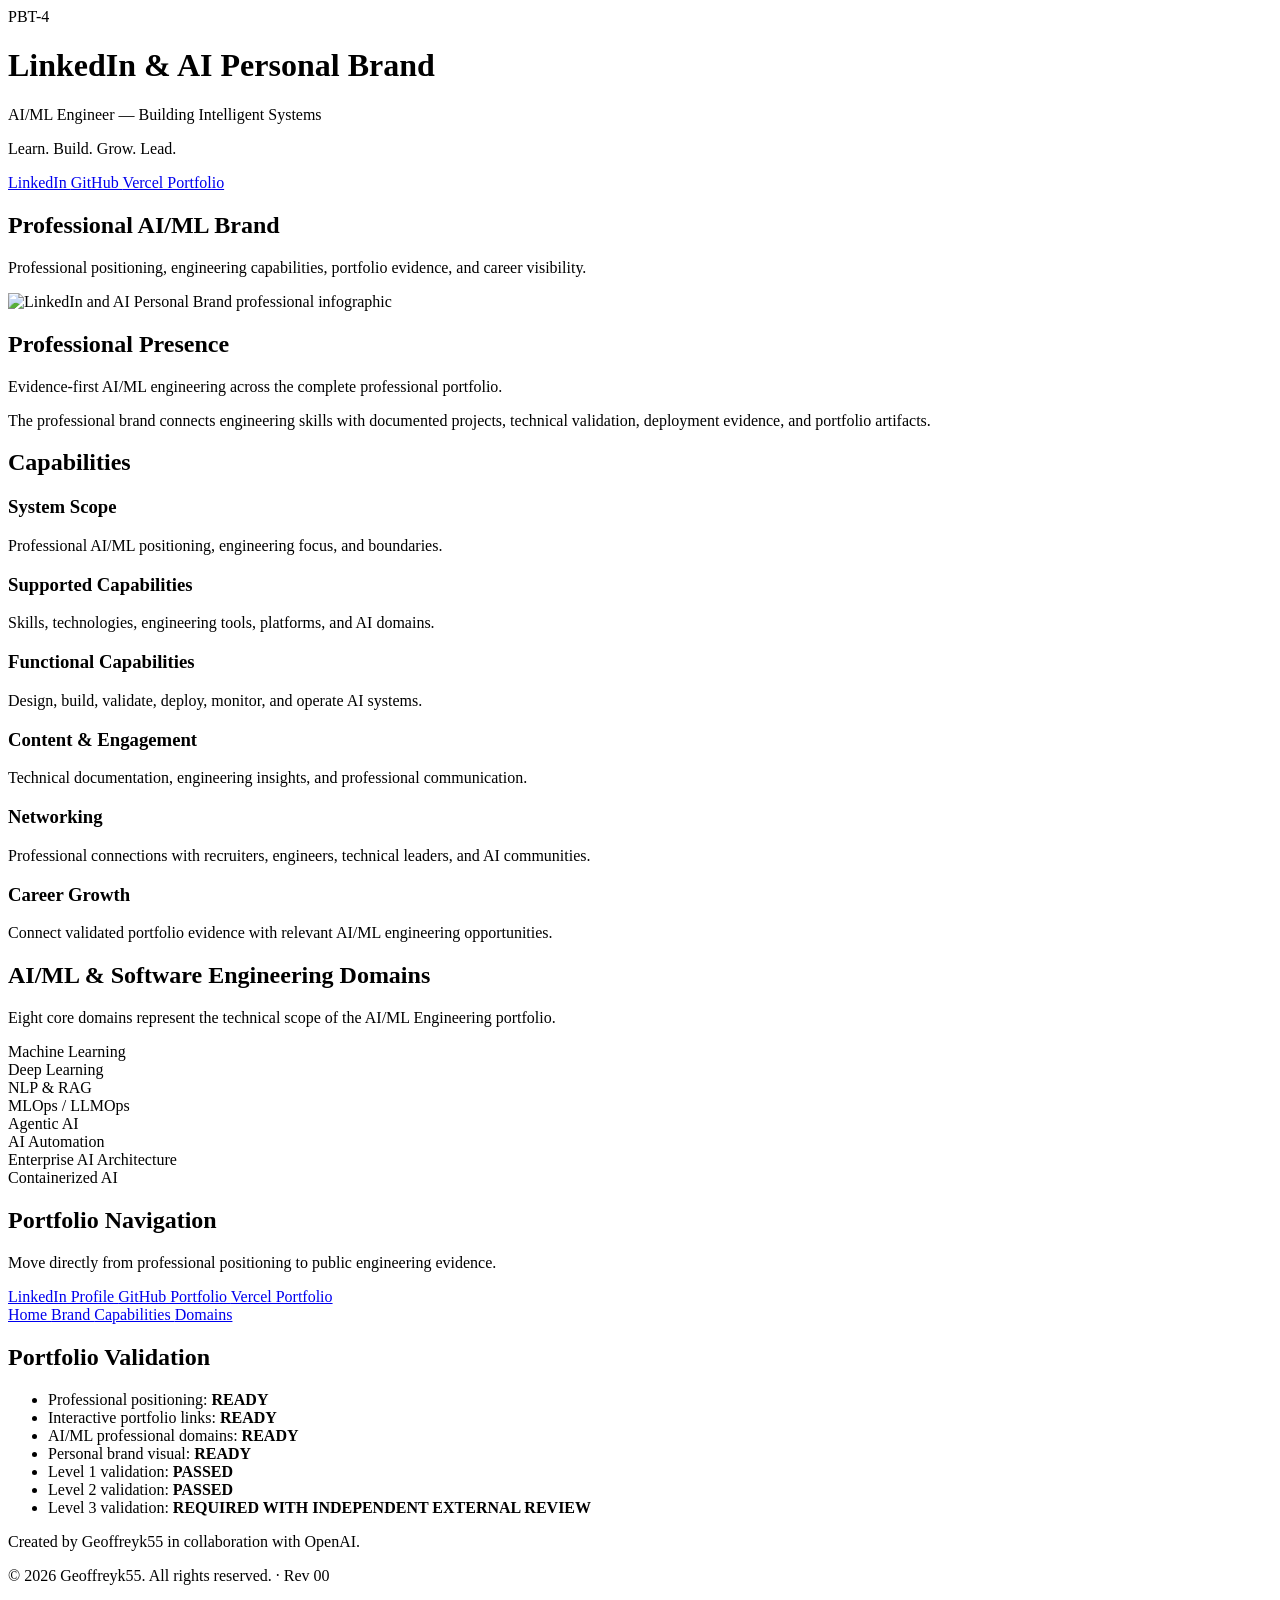
==== index.html @ e58d33ca "Add a GitHub Pages-ready homepage for the personal brand site at the repo root." ====
<!doctype html>
<html lang="en">
<head>
    <meta charset="utf-8">
    <meta
        name="viewport"
        content="width=device-width, initial-scale=1"
    >
    <meta
        name="description"
        content="Geoffreyk55 AI/ML Engineering professional portfolio and personal brand."
    >
    <title>
        Geoffreyk55 | AI/ML Engineer
    </title>
    <link
        rel="stylesheet"
        href="styles.css"
    >
</head>
<body>
<main class="page">
    <!-- =====================================================
         HERO
         ===================================================== -->
    <header
        class="hero"
        id="home"
    >
        <span class="tag">
            PBT-4
        </span>
        <h1>
            LinkedIn &amp; AI Personal Brand
        </h1>
        <p class="lead">
            AI/ML Engineer — Building Intelligent Systems
        </p>
        <p class="motto">
            Learn. Build. Grow. Lead.
        </p>
        <nav
            class="buttons"
            aria-label="Professional portfolio links"
        >
            <a
                class="button"
                href="https://www.linkedin.com/in/alain-geof-kouza-95023a40/"
                target="_blank"
                rel="noopener noreferrer"
            >
                LinkedIn
            </a>
            <a
                class="button"
                href="https://github.com/geoffreyk55"
                target="_blank"
                rel="noopener noreferrer"
            >
                GitHub
            </a>

            <a
                class="button"
                href="https://vercel.com/geoffreyk55s-projects/pbt-2-vercel-portfolio-website"
                target="_blank"
                rel="noopener noreferrer"
            >
                Vercel Portfolio
            </a>
        </nav>
    </header>
    <!-- =====================================================
         PROFESSIONAL BRAND VISUAL
         ===================================================== -->
    <section
        class="card visual-section"
        id="brand"
    >
        <h2>
            Professional AI/ML Brand
        </h2>
        <p>
            Professional positioning, engineering capabilities,
            portfolio evidence, and career visibility.
        </p>
        <img
            src="./assets/linkedin-ai-brand.png"
            alt="LinkedIn and AI Personal Brand professional infographic"
            class="brand-image"
        >
    </section>
    <!-- =====================================================
         PROFESSIONAL PRESENCE
         ===================================================== -->
    <section
        class="card"
        id="presence"
    >
        <h2>
            Professional Presence
        </h2>
        <p>
            Evidence-first AI/ML engineering across the
            complete professional portfolio.
        </p>

        <p>
            The professional brand connects engineering skills
            with documented projects, technical validation,
            deployment evidence, and portfolio artifacts.
        </p>

    </section>
    <!-- =====================================================
         CAPABILITIES
         ===================================================== -->
    <section
        class="card"
        id="capabilities"
    >
        <h2>
            Capabilities
        </h2>
        <div class="capability-grid">
            <article>
                <h3>System Scope</h3>
                <p>
                    Professional AI/ML positioning,
                    engineering focus, and boundaries.
                </p>
            </article>
            <article>
                <h3>Supported Capabilities</h3>
                <p>
                    Skills, technologies, engineering tools,
                    platforms, and AI domains.
                </p>
            </article>
            <article>
                <h3>Functional Capabilities</h3>
                <p>
                    Design, build, validate, deploy,
                    monitor, and operate AI systems.
                </p>
            </article>
            <article>
                <h3>Content &amp; Engagement</h3>
                <p>
                    Technical documentation, engineering
                    insights, and professional communication.
                </p>
            </article>
            <article>
                <h3>Networking</h3>
                <p>
                    Professional connections with recruiters,
                    engineers, technical leaders, and
                    AI communities.
                </p>
            </article>
            <article>
                <h3>Career Growth</h3>
                <p>
                    Connect validated portfolio evidence
                    with relevant AI/ML engineering
                    opportunities.
                </p>
            </article>

        </div>

    </section>

    <!-- =====================================================
         8 PROFESSIONAL DOMAINS
         ===================================================== -->
    <section
        class="card"
        id="domains"
    >
        <h2>
            AI/ML &amp; Software Engineering Domains
        </h2>
        <p>
            Eight core domains represent the technical scope
            of the AI/ML Engineering portfolio.
        </p>
        <div class="domains">

            
    <article class="domain-card">
        <span>Machine Learning</span>
    </article>
    

    <article class="domain-card">
        <span>Deep Learning</span>
    </article>
    

    <article class="domain-card">
        <span>NLP &amp; RAG</span>
    </article>
    

    <article class="domain-card">
        <span>MLOps / LLMOps</span>
    </article>
    

    <article class="domain-card">
        <span>Agentic AI</span>
    </article>
    

    <article class="domain-card">
        <span>AI Automation</span>
    </article>
    

    <article class="domain-card">
        <span>Enterprise AI Architecture</span>
    </article>
    

    <article class="domain-card">
        <span>Containerized AI</span>
    </article>
    
        </div>

    </section>
    <!-- =====================================================
         PORTFOLIO NAVIGATION
         ===================================================== -->
    <section
        class="card"
        id="portfolio"
    >
        <h2>
            Portfolio Navigation
        </h2>
        <p>
            Move directly from professional positioning
            to public engineering evidence.
        </p>
        <div class="buttons">
            <a
                class="button"
                href="https://www.linkedin.com/in/alain-geof-kouza-95023a40/"
                target="_blank"
                rel="noopener noreferrer"
            >
                LinkedIn Profile
            </a>
            <a
                class="button"
                href="https://github.com/geoffreyk55"
                target="_blank"
                rel="noopener noreferrer"
            >
                GitHub Portfolio
            </a>
            <a
                class="button"
                href="https://vercel.com/geoffreyk55s-projects/pbt-2-vercel-portfolio-website"
                target="_blank"
                rel="noopener noreferrer"
            >
                Vercel Portfolio
            </a>

        </div>
        <div class="internal-navigation">

            <a href="#home">
                Home
            </a>

            <a href="#brand">
                Brand
            </a>

            <a href="#capabilities">
                Capabilities
            </a>

            <a href="#domains">
                Domains
            </a>

        </div>

    </section>
    <!-- =====================================================
         VALIDATION
         ===================================================== -->
    <section
        class="card validation"
        id="validation"
    >
        <h2>
            Portfolio Validation
        </h2>

        <ul>

            <li>
                Professional positioning:
                <strong>READY</strong>
            </li>

            <li>
                Interactive portfolio links:
                <strong>READY</strong>
            </li>

            <li>
                AI/ML professional domains:
                <strong>READY</strong>
            </li>

            <li>
                Personal brand visual:
                <strong>READY</strong>
            </li>

            <li>
                Level 1 validation:
                <strong>PASSED</strong>
            </li>

            <li>
                Level 2 validation:
                <strong>PASSED</strong>
            </li>

            <li>
                Level 3 validation:
                <strong>
                    REQUIRED WITH INDEPENDENT EXTERNAL REVIEW
                </strong>
            </li>

        </ul>

    </section>
    <!-- =====================================================
         FOOTER
         ===================================================== -->
    <footer>

        <p>
            Created by Geoffreyk55 in collaboration with OpenAI.
        </p>

        <p>
            © 2026 Geoffreyk55. All rights reserved.
            · Rev 00
        </p>

    </footer>
</main>
<script src="script.js"></script>
</body>
</html>
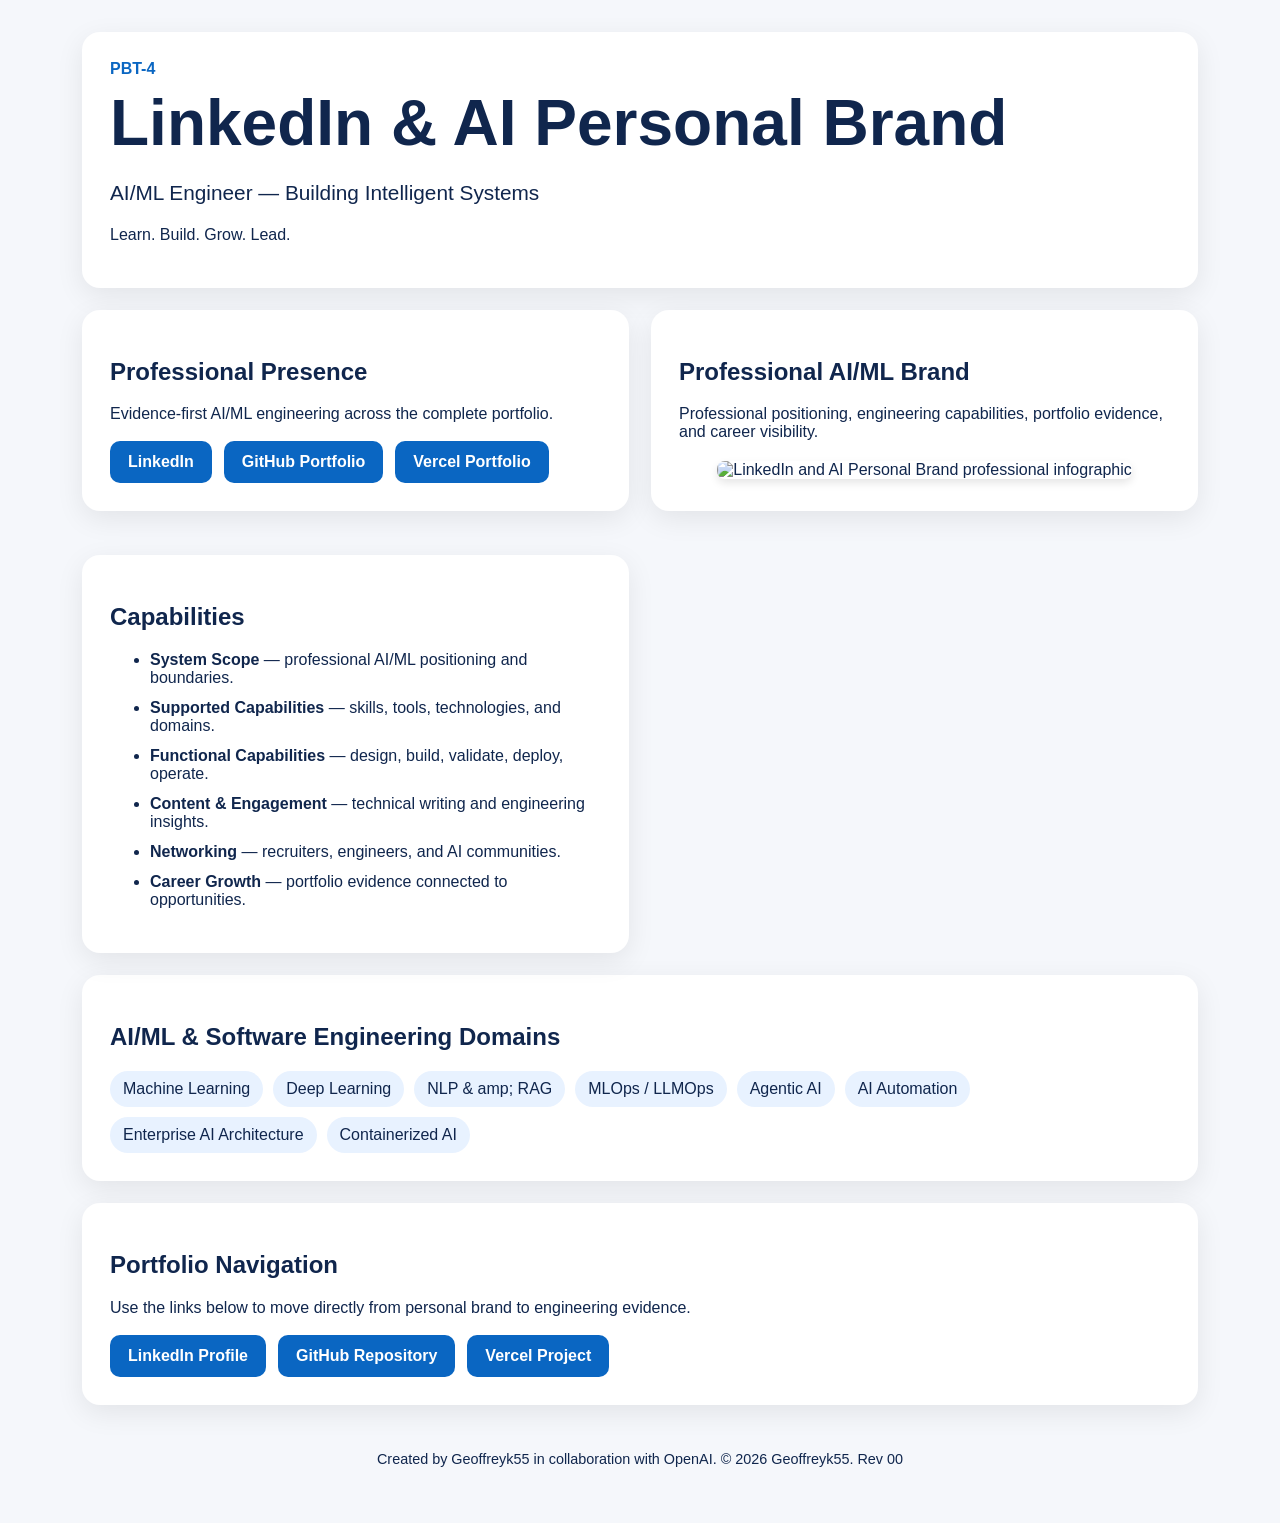
==== commit 144ea713: "Add files via upload" ====
--- a/index.html
+++ b/index.html
@@ -1,367 +1,103 @@
-<!doctype html>
-<html lang="en">
-<head>
-    <meta charset="utf-8">
-    <meta
-        name="viewport"
-        content="width=device-width, initial-scale=1"
-    >
-    <meta
-        name="description"
-        content="Geoffreyk55 AI/ML Engineering professional portfolio and personal brand."
-    >
-    <title>
-        Geoffreyk55 | AI/ML Engineer
-    </title>
-    <link
-        rel="stylesheet"
-        href="styles.css"
-    >
-</head>
-<body>
-<main class="page">
-    <!-- =====================================================
-         HERO
-         ===================================================== -->
-    <header
-        class="hero"
-        id="home"
-    >
-        <span class="tag">
-            PBT-4
-        </span>
-        <h1>
-            LinkedIn &amp; AI Personal Brand
-        </h1>
-        <p class="lead">
-            AI/ML Engineer — Building Intelligent Systems
-        </p>
-        <p class="motto">
-            Learn. Build. Grow. Lead.
-        </p>
-        <nav
-            class="buttons"
-            aria-label="Professional portfolio links"
-        >
-            <a
-                class="button"
-                href="https://www.linkedin.com/in/alain-geof-kouza-95023a40/"
-                target="_blank"
-                rel="noopener noreferrer"
-            >
-                LinkedIn
-            </a>
-            <a
-                class="button"
-                href="https://github.com/geoffreyk55"
-                target="_blank"
-                rel="noopener noreferrer"
-            >
-                GitHub
-            </a>
-
-            <a
-                class="button"
-                href="https://vercel.com/geoffreyk55s-projects/pbt-2-vercel-portfolio-website"
-                target="_blank"
-                rel="noopener noreferrer"
-            >
-                Vercel Portfolio
-            </a>
-        </nav>
-    </header>
-    <!-- =====================================================
-         PROFESSIONAL BRAND VISUAL
-         ===================================================== -->
-    <section
-        class="card visual-section"
-        id="brand"
-    >
-        <h2>
-            Professional AI/ML Brand
-        </h2>
-        <p>
-            Professional positioning, engineering capabilities,
-            portfolio evidence, and career visibility.
-        </p>
-        <img
-            src="./assets/linkedin-ai-brand.png"
-            alt="LinkedIn and AI Personal Brand professional infographic"
-            class="brand-image"
-        >
-    </section>
-    <!-- =====================================================
-         PROFESSIONAL PRESENCE
-         ===================================================== -->
-    <section
-        class="card"
-        id="presence"
-    >
-        <h2>
-            Professional Presence
-        </h2>
-        <p>
-            Evidence-first AI/ML engineering across the
-            complete professional portfolio.
-        </p>
-
-        <p>
-            The professional brand connects engineering skills
-            with documented projects, technical validation,
-            deployment evidence, and portfolio artifacts.
-        </p>
-
-    </section>
-    <!-- =====================================================
-         CAPABILITIES
-         ===================================================== -->
-    <section
-        class="card"
-        id="capabilities"
-    >
-        <h2>
-            Capabilities
-        </h2>
-        <div class="capability-grid">
-            <article>
-                <h3>System Scope</h3>
-                <p>
-                    Professional AI/ML positioning,
-                    engineering focus, and boundaries.
-                </p>
-            </article>
-            <article>
-                <h3>Supported Capabilities</h3>
-                <p>
-                    Skills, technologies, engineering tools,
-                    platforms, and AI domains.
-                </p>
-            </article>
-            <article>
-                <h3>Functional Capabilities</h3>
-                <p>
-                    Design, build, validate, deploy,
-                    monitor, and operate AI systems.
-                </p>
-            </article>
-            <article>
-                <h3>Content &amp; Engagement</h3>
-                <p>
-                    Technical documentation, engineering
-                    insights, and professional communication.
-                </p>
-            </article>
-            <article>
-                <h3>Networking</h3>
-                <p>
-                    Professional connections with recruiters,
-                    engineers, technical leaders, and
-                    AI communities.
-                </p>
-            </article>
-            <article>
-                <h3>Career Growth</h3>
-                <p>
-                    Connect validated portfolio evidence
-                    with relevant AI/ML engineering
-                    opportunities.
-                </p>
-            </article>
-
-        </div>
-
-    </section>
-
-    <!-- =====================================================
-         8 PROFESSIONAL DOMAINS
-         ===================================================== -->
-    <section
-        class="card"
-        id="domains"
-    >
-        <h2>
-            AI/ML &amp; Software Engineering Domains
-        </h2>
-        <p>
-            Eight core domains represent the technical scope
-            of the AI/ML Engineering portfolio.
-        </p>
-        <div class="domains">
-
-            
-    <article class="domain-card">
-        <span>Machine Learning</span>
-    </article>
-    
-
-    <article class="domain-card">
-        <span>Deep Learning</span>
-    </article>
-    
-
-    <article class="domain-card">
-        <span>NLP &amp; RAG</span>
-    </article>
-    
-
-    <article class="domain-card">
-        <span>MLOps / LLMOps</span>
-    </article>
-    
-
-    <article class="domain-card">
-        <span>Agentic AI</span>
-    </article>
-    
-
-    <article class="domain-card">
-        <span>AI Automation</span>
-    </article>
-    
-
-    <article class="domain-card">
-        <span>Enterprise AI Architecture</span>
-    </article>
-    
-
-    <article class="domain-card">
-        <span>Containerized AI</span>
-    </article>
-    
-        </div>
-
-    </section>
-    <!-- =====================================================
-         PORTFOLIO NAVIGATION
-         ===================================================== -->
-    <section
-        class="card"
-        id="portfolio"
-    >
-        <h2>
-            Portfolio Navigation
-        </h2>
-        <p>
-            Move directly from professional positioning
-            to public engineering evidence.
-        </p>
-        <div class="buttons">
-            <a
-                class="button"
-                href="https://www.linkedin.com/in/alain-geof-kouza-95023a40/"
-                target="_blank"
-                rel="noopener noreferrer"
-            >
-                LinkedIn Profile
-            </a>
-            <a
-                class="button"
-                href="https://github.com/geoffreyk55"
-                target="_blank"
-                rel="noopener noreferrer"
-            >
-                GitHub Portfolio
-            </a>
-            <a
-                class="button"
-                href="https://vercel.com/geoffreyk55s-projects/pbt-2-vercel-portfolio-website"
-                target="_blank"
-                rel="noopener noreferrer"
-            >
-                Vercel Portfolio
-            </a>
-
-        </div>
-        <div class="internal-navigation">
-
-            <a href="#home">
-                Home
-            </a>
-
-            <a href="#brand">
-                Brand
-            </a>
-
-            <a href="#capabilities">
-                Capabilities
-            </a>
-
-            <a href="#domains">
-                Domains
-            </a>
-
-        </div>
-
-    </section>
-    <!-- =====================================================
-         VALIDATION
-         ===================================================== -->
-    <section
-        class="card validation"
-        id="validation"
-    >
-        <h2>
-            Portfolio Validation
-        </h2>
-
-        <ul>
-
-            <li>
-                Professional positioning:
-                <strong>READY</strong>
-            </li>
-
-            <li>
-                Interactive portfolio links:
-                <strong>READY</strong>
-            </li>
-
-            <li>
-                AI/ML professional domains:
-                <strong>READY</strong>
-            </li>
-
-            <li>
-                Personal brand visual:
-                <strong>READY</strong>
-            </li>
-
-            <li>
-                Level 1 validation:
-                <strong>PASSED</strong>
-            </li>
-
-            <li>
-                Level 2 validation:
-                <strong>PASSED</strong>
-            </li>
-
-            <li>
-                Level 3 validation:
-                <strong>
-                    REQUIRED WITH INDEPENDENT EXTERNAL REVIEW
-                </strong>
-            </li>
-
-        </ul>
-
-    </section>
-    <!-- =====================================================
-         FOOTER
-         ===================================================== -->
-    <footer>
-
-        <p>
-            Created by Geoffreyk55 in collaboration with OpenAI.
-        </p>
-
-        <p>
-            © 2026 Geoffreyk55. All rights reserved.
-            · Rev 00
-        </p>
-
-    </footer>
-</main>
-<script src="script.js"></script>
-</body>
-</html>
+<!doctype html>
+<html lang="en">
+<head>
+  <meta charset="utf-8">
+  <meta name="viewport" content="width=device-width, initial-scale=1">
+  <title>Geoffreyk55 | AI/ML Engineer</title>
+  <link rel="stylesheet" href="styles.css">
+</head>
+<body>
+  <main class="page">
+    <header class="hero">
+      <div>
+        <span class="tag">PBT-4</span>
+        <h1>LinkedIn & AI Personal Brand</h1>
+        <p class="lead">AI/ML Engineer — Building Intelligent Systems</p>
+        <p>Learn. Build. Grow. Lead.</p>
+      </div>
+    </header>
+
+    <section class="grid">
+      <article class="card profile">
+        <h2>Professional Presence</h2>
+        <p>Evidence-first AI/ML engineering across the complete portfolio.</p>
+        <div class="buttons">
+          <a href="https://www.linkedin.com/in/alain-geof-kouza-95023a40/" target="_blank" rel="noopener noreferrer">LinkedIn</a>
+          <a href="https://github.com/Geoffreyk55/PBT_2_Vercel_Portfolio_Website" target="_blank" rel="noopener noreferrer">GitHub Portfolio</a>
+          <a href="https://vercel.com/geoffreyk55s-projects/pbt-2-vercel-portfolio-website" target="_blank" rel="noopener noreferrer">Vercel Portfolio</a>
+        </div>
+      </article>
+      <!-- =====================================================
+         PROFESSIONAL RAND VISUAL          
+         =====================================================--- -->
+    
+    <section class="card visual-section" id="brand">
+    <h2>Professional AI/ML Brand</h2>
+
+    <p>
+        Professional positioning, engineering capabilities,
+        portfolio evidence, and career visibility.
+    </p>
+
+    <div class="brand-image-wrapper">
+        <img 
+            src="./assets/linkedin-ai-brand.png" 
+            alt="LinkedIn and AI Personal Brand professional infographic"
+            class="brand-image"
+        />
+    </div>
+      <style>
+        .brand-image-wrapper {
+            display: flex;
+            justify-content: center;
+            align-items: center;
+            margin-top: 20px;
+        }
+
+        .brand-image {
+            max-width: 100%;
+            height: auto;
+            border-radius: 8px;
+            box-shadow: 0 4px 8px rgba(0, 0, 0, 0.1);
+        }
+      </style>
+    </section>
+
+      <article class="card">
+        <h2>Capabilities</h2>
+        <ul>
+          <li><strong>System Scope</strong> — professional AI/ML positioning and boundaries.</li>
+          <li><strong>Supported Capabilities</strong> — skills, tools, technologies, and domains.</li>
+          <li><strong>Functional Capabilities</strong> — design, build, validate, deploy, operate.</li>
+          <li><strong>Content & Engagement</strong> — technical writing and engineering insights.</li>
+          <li><strong>Networking</strong> — recruiters, engineers, and AI communities.</li>
+          <li><strong>Career Growth</strong> — portfolio evidence connected to opportunities.</li>
+        </ul>
+      </article>
+    </section>
+
+    <section class="card">
+      <h2>AI/ML & Software Engineering Domains</h2>
+      <div class="domains">
+        <span>Machine Learning</span><span>Deep Learning</span><span>NLP & amp; RAG</span><span>MLOps / LLMOps</span><span>Agentic AI</span><span>AI Automation</span><span>Enterprise AI Architecture</span><span>Containerized AI</span>
+      </div>
+    </section>
+
+    <section class="card">
+      <h2>Portfolio Navigation</h2>
+      <p>Use the links below to move directly from personal brand to engineering evidence.</p>
+      <div class="buttons">
+        <a href="https://www.linkedin.com/in/alain-geof-kouza-95023a40/" target="_blank" rel="noopener noreferrer">LinkedIn Profile</a>
+        <a href="https://github.com/Geoffreyk55/PBT_2_Vercel_Portfolio_Website" target="_blank" rel="noopener noreferrer">GitHub Repository</a>
+        <a href="https://vercel.com/geoffreyk55s-projects/pbt-2-vercel-portfolio-website" target="_blank" rel="noopener noreferrer">Vercel Project</a>
+      </div>
+    </section>
+
+    <footer>    
+      Created by Geoffreyk55 in collaboration with OpenAI. © 2026 Geoffreyk55.
+      Rev 00
+    </footer>
+  </main>
+  <script src="script.js"></script>
+</body>
+</html>
--- a/styles.css
+++ b/styles.css
@@ -0,0 +1,24 @@
+
+* { box-sizing: border-box; }
+body {
+  margin: 0; font-family: Arial, sans-serif; background: #f5f7fb; color: #10264d;
+}
+.page { max-width: 1180px; margin: auto; padding: 32px; }
+.hero, .card {
+  background: white; border-radius: 18px; padding: 28px; margin-bottom: 22px;
+  box-shadow: 0 8px 28px rgba(0,0,0,.08);
+}
+.tag { font-weight: 800; color: #0a66c2; }
+h1 { font-size: clamp(2rem, 5vw, 4rem); margin: 8px 0; }
+.lead { font-size: 1.3rem; }
+.grid { display: grid; grid-template-columns: repeat(2,1fr); gap: 22px; }
+.buttons { display: flex; gap: 12px; flex-wrap: wrap; margin-top: 18px; }
+.buttons a {
+  background: #0a66c2; color: white; text-decoration: none;
+  padding: 12px 18px; border-radius: 10px; font-weight: 700;
+}
+.domains { display: flex; gap: 10px; flex-wrap: wrap; }
+.domains span { background: #e8f2ff; padding: 9px 13px; border-radius: 999px; }
+li { margin-bottom: 12px; }
+footer { text-align: center; padding: 24px; font-size: .9rem; }
+@media (max-width: 760px) { .grid { grid-template-columns: 1fr; } .page { padding: 16px; } }
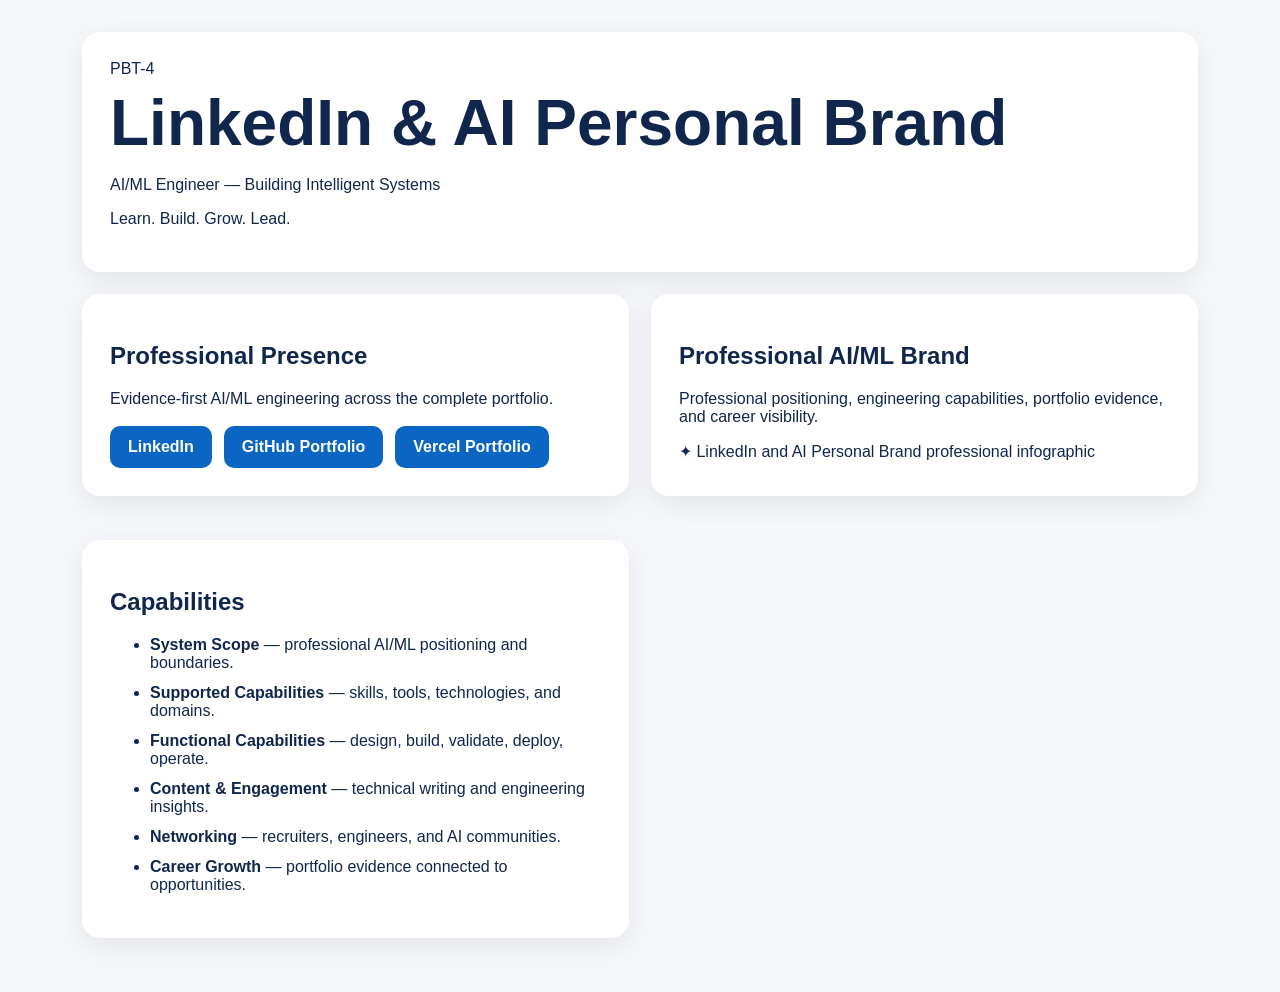
==== commit a1154e6b: "Update landing page to match the provided design mockup" ====
--- a/index.html
+++ b/index.html
@@ -1,103 +1,54 @@
-<!doctype html>
-<html lang="en">
-<head>
-  <meta charset="utf-8">
-  <meta name="viewport" content="width=device-width, initial-scale=1">
-  <title>Geoffreyk55 | AI/ML Engineer</title>
-  <link rel="stylesheet" href="styles.css">
-</head>
-<body>
-  <main class="page">
-    <header class="hero">
-      <div>
-        <span class="tag">PBT-4</span>
-        <h1>LinkedIn & AI Personal Brand</h1>
-        <p class="lead">AI/ML Engineer — Building Intelligent Systems</p>
-        <p>Learn. Build. Grow. Lead.</p>
-      </div>
-    </header>
-
-    <section class="grid">
-      <article class="card profile">
-        <h2>Professional Presence</h2>
-        <p>Evidence-first AI/ML engineering across the complete portfolio.</p>
-        <div class="buttons">
-          <a href="https://www.linkedin.com/in/alain-geof-kouza-95023a40/" target="_blank" rel="noopener noreferrer">LinkedIn</a>
-          <a href="https://github.com/Geoffreyk55/PBT_2_Vercel_Portfolio_Website" target="_blank" rel="noopener noreferrer">GitHub Portfolio</a>
-          <a href="https://vercel.com/geoffreyk55s-projects/pbt-2-vercel-portfolio-website" target="_blank" rel="noopener noreferrer">Vercel Portfolio</a>
-        </div>
-      </article>
-      <!-- =====================================================
-         PROFESSIONAL RAND VISUAL          
-         =====================================================--- -->
-    
-    <section class="card visual-section" id="brand">
-    <h2>Professional AI/ML Brand</h2>
-
-    <p>
-        Professional positioning, engineering capabilities,
-        portfolio evidence, and career visibility.
-    </p>
-
-    <div class="brand-image-wrapper">
-        <img 
-            src="./assets/linkedin-ai-brand.png" 
-            alt="LinkedIn and AI Personal Brand professional infographic"
-            class="brand-image"
-        />
-    </div>
-      <style>
-        .brand-image-wrapper {
-            display: flex;
-            justify-content: center;
-            align-items: center;
-            margin-top: 20px;
-        }
-
-        .brand-image {
-            max-width: 100%;
-            height: auto;
-            border-radius: 8px;
-            box-shadow: 0 4px 8px rgba(0, 0, 0, 0.1);
-        }
-      </style>
-    </section>
-
-      <article class="card">
-        <h2>Capabilities</h2>
-        <ul>
-          <li><strong>System Scope</strong> — professional AI/ML positioning and boundaries.</li>
-          <li><strong>Supported Capabilities</strong> — skills, tools, technologies, and domains.</li>
-          <li><strong>Functional Capabilities</strong> — design, build, validate, deploy, operate.</li>
-          <li><strong>Content & Engagement</strong> — technical writing and engineering insights.</li>
-          <li><strong>Networking</strong> — recruiters, engineers, and AI communities.</li>
-          <li><strong>Career Growth</strong> — portfolio evidence connected to opportunities.</li>
-        </ul>
-      </article>
-    </section>
-
-    <section class="card">
-      <h2>AI/ML & Software Engineering Domains</h2>
-      <div class="domains">
-        <span>Machine Learning</span><span>Deep Learning</span><span>NLP & amp; RAG</span><span>MLOps / LLMOps</span><span>Agentic AI</span><span>AI Automation</span><span>Enterprise AI Architecture</span><span>Containerized AI</span>
-      </div>
-    </section>
-
-    <section class="card">
-      <h2>Portfolio Navigation</h2>
-      <p>Use the links below to move directly from personal brand to engineering evidence.</p>
-      <div class="buttons">
-        <a href="https://www.linkedin.com/in/alain-geof-kouza-95023a40/" target="_blank" rel="noopener noreferrer">LinkedIn Profile</a>
-        <a href="https://github.com/Geoffreyk55/PBT_2_Vercel_Portfolio_Website" target="_blank" rel="noopener noreferrer">GitHub Repository</a>
-        <a href="https://vercel.com/geoffreyk55s-projects/pbt-2-vercel-portfolio-website" target="_blank" rel="noopener noreferrer">Vercel Project</a>
-      </div>
-    </section>
-
-    <footer>    
-      Created by Geoffreyk55 in collaboration with OpenAI. © 2026 Geoffreyk55.
-      Rev 00
-    </footer>
-  </main>
-  <script src="script.js"></script>
-</body>
-</html>
+<!doctype html>
+<html lang="en">
+  <head>
+    <meta charset="utf-8">
+    <meta name="viewport" content="width=device-width, initial-scale=1">
+    <title>LinkedIn & AI Personal Brand</title>
+    <link rel="stylesheet" href="styles.css">
+  </head>
+  <body>
+    <main class="page">
+      <header class="hero">
+        <div class="eyebrow">PBT-4</div>
+        <h1>LinkedIn &amp; AI Personal Brand</h1>
+        <p class="subtitle">AI/ML Engineer — Building Intelligent Systems</p>
+        <p class="tagline">Learn. Build. Grow. Lead.</p>
+      </header>
+
+      <section class="grid">
+        <article class="card">
+          <h2>Professional Presence</h2>
+          <p>Evidence-first AI/ML engineering across the complete portfolio.</p>
+
+          <div class="buttons">
+            <a href="https://www.linkedin.com/in/alain-geof-kouza-95023a40/" target="_blank" rel="noopener noreferrer">LinkedIn</a>
+            <a href="https://github.com/Geoffreyk55/PBT_2_Vercel_Portfolio_Website" target="_blank" rel="noopener noreferrer">GitHub Portfolio</a>
+            <a href="https://vercel.com/geoffreyk55s-projects/pbt-2-vercel-portfolio-website" target="_blank" rel="noopener noreferrer">Vercel Portfolio</a>
+          </div>
+        </article>
+
+        <article class="card brand-card">
+          <h2>Professional AI/ML Brand</h2>
+          <p>Professional positioning, engineering capabilities, portfolio evidence, and career visibility.</p>
+
+          <div class="brand-row">
+            <span class="brand-icon" aria-hidden="true">✦</span>
+            <span>LinkedIn and AI Personal Brand professional infographic</span>
+          </div>
+        </article>
+
+        <article class="card capabilities">
+          <h2>Capabilities</h2>
+          <ul>
+            <li><strong>System Scope</strong> — professional AI/ML positioning and boundaries.</li>
+            <li><strong>Supported Capabilities</strong> — skills, tools, technologies, and domains.</li>
+            <li><strong>Functional Capabilities</strong> — design, build, validate, deploy, operate.</li>
+            <li><strong>Content &amp; Engagement</strong> — technical writing and engineering insights.</li>
+            <li><strong>Networking</strong> — recruiters, engineers, and AI communities.</li>
+            <li><strong>Career Growth</strong> — portfolio evidence connected to opportunities.</li>
+          </ul>
+        </article>
+      </section>
+    </main>
+  </body>
+</html>
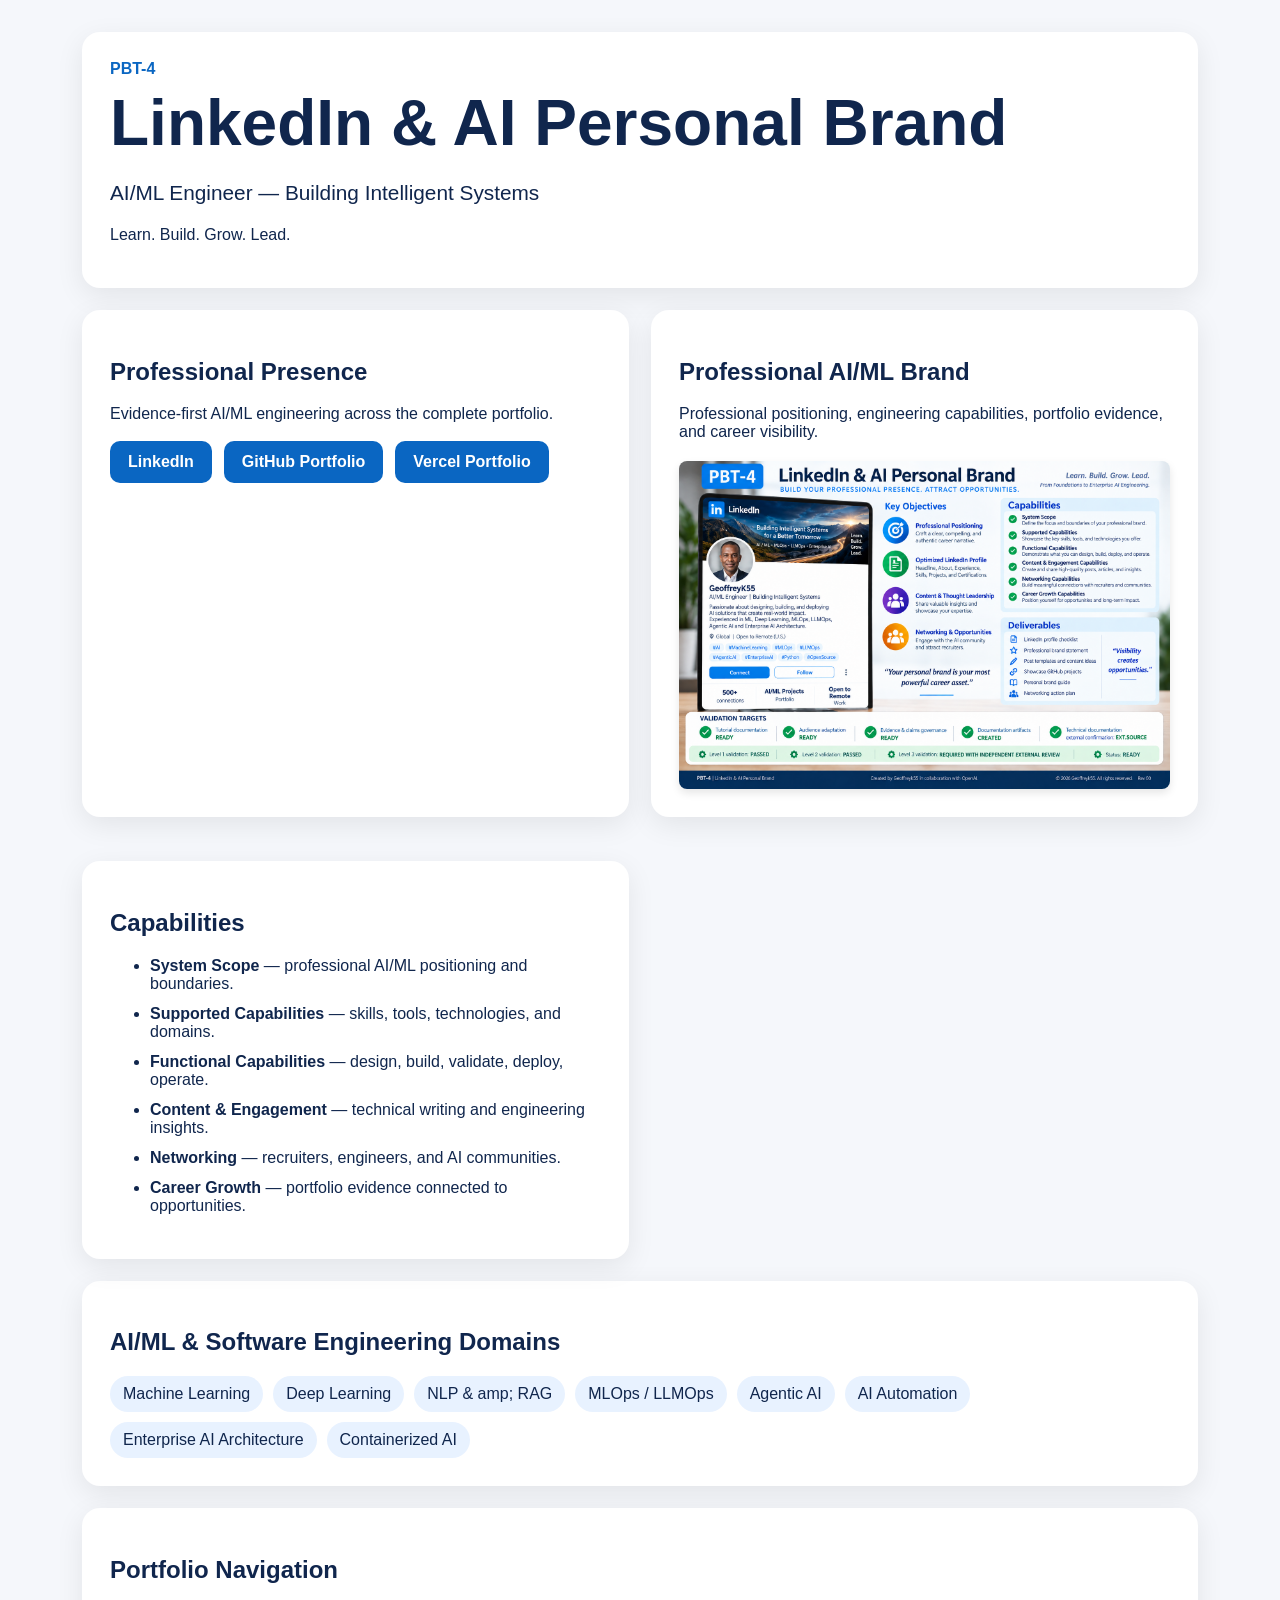
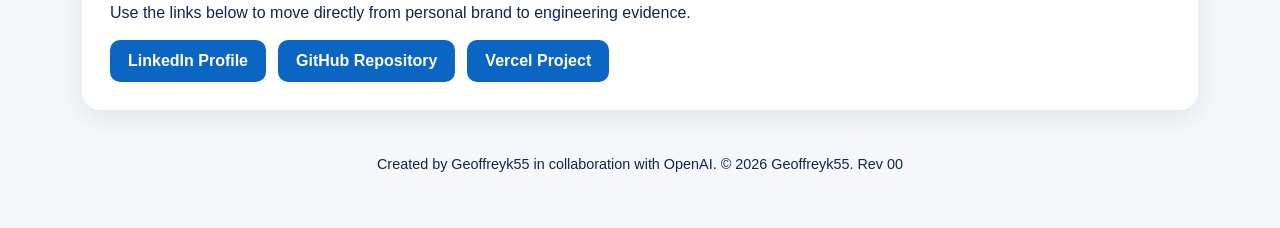
==== commit 8dae464a: "Refactor index.html for improved structure and content" ====
--- a/index.html
+++ b/index.html
@@ -1,54 +1,103 @@
 <!doctype html>
 <html lang="en">
-  <head>
-    <meta charset="utf-8">
-    <meta name="viewport" content="width=device-width, initial-scale=1">
-    <title>LinkedIn & AI Personal Brand</title>
-    <link rel="stylesheet" href="styles.css">
-  </head>
-  <body>
-    <main class="page">
-      <header class="hero">
-        <div class="eyebrow">PBT-4</div>
-        <h1>LinkedIn &amp; AI Personal Brand</h1>
-        <p class="subtitle">AI/ML Engineer — Building Intelligent Systems</p>
-        <p class="tagline">Learn. Build. Grow. Lead.</p>
-      </header>
+<head>
+  <meta charset="utf-8">
+  <meta name="viewport" content="width=device-width, initial-scale=1">
+  <title>Geoffreyk55 | AI/ML Engineer</title>
+  <link rel="stylesheet" href="styles.css">
+</head>
+<body>
+  <main class="page">
+    <header class="hero">
+      <div>
+        <span class="tag">PBT-4</span>
+        <h1>LinkedIn & AI Personal Brand</h1>
+        <p class="lead">AI/ML Engineer — Building Intelligent Systems</p>
+        <p>Learn. Build. Grow. Lead.</p>
+      </div>
+    </header>
 
-      <section class="grid">
-        <article class="card">
-          <h2>Professional Presence</h2>
-          <p>Evidence-first AI/ML engineering across the complete portfolio.</p>
+    <section class="grid">
+      <article class="card profile">
+        <h2>Professional Presence</h2>
+        <p>Evidence-first AI/ML engineering across the complete portfolio.</p>
+        <div class="buttons">
+          <a href="https://www.linkedin.com/in/alain-geof-kouza-95023a40/" target="_blank" rel="noopener noreferrer">LinkedIn</a>
+          <a href="https://github.com/Geoffreyk55/PBT_2_Vercel_Portfolio_Website" target="_blank" rel="noopener noreferrer">GitHub Portfolio</a>
+          <a href="https://vercel.com/geoffreyk55s-projects/pbt-2-vercel-portfolio-website" target="_blank" rel="noopener noreferrer">Vercel Portfolio</a>
+        </div>
+      </article>
+      <!-- =====================================================
+         PROFESSIONAL RAND VISUAL          
+         =====================================================--- -->
+    
+    <section class="card visual-section" id="brand">
+    <h2>Professional AI/ML Brand</h2>
 
-          <div class="buttons">
-            <a href="https://www.linkedin.com/in/alain-geof-kouza-95023a40/" target="_blank" rel="noopener noreferrer">LinkedIn</a>
-            <a href="https://github.com/Geoffreyk55/PBT_2_Vercel_Portfolio_Website" target="_blank" rel="noopener noreferrer">GitHub Portfolio</a>
-            <a href="https://vercel.com/geoffreyk55s-projects/pbt-2-vercel-portfolio-website" target="_blank" rel="noopener noreferrer">Vercel Portfolio</a>
-          </div>
-        </article>
+    <p>
+        Professional positioning, engineering capabilities,
+        portfolio evidence, and career visibility.
+    </p>
 
-        <article class="card brand-card">
-          <h2>Professional AI/ML Brand</h2>
-          <p>Professional positioning, engineering capabilities, portfolio evidence, and career visibility.</p>
+    <div class="brand-image-wrapper">
+        <img 
+            src="./assets/linkedin-ai-brand%20...png" 
+            alt="LinkedIn and AI Personal Brand professional infographic"
+            class="brand-image"
+        />
+    </div>
+      <style>
+        .brand-image-wrapper {
+            display: flex;
+            justify-content: center;
+            align-items: center;
+            margin-top: 20px;
+        }
 
-          <div class="brand-row">
-            <span class="brand-icon" aria-hidden="true">✦</span>
-            <span>LinkedIn and AI Personal Brand professional infographic</span>
-          </div>
-        </article>
+        .brand-image {
+            max-width: 100%;
+            height: auto;
+            border-radius: 8px;
+            box-shadow: 0 4px 8px rgba(0, 0, 0, 0.1);
+        }
+      </style>
+    </section>
 
-        <article class="card capabilities">
-          <h2>Capabilities</h2>
-          <ul>
-            <li><strong>System Scope</strong> — professional AI/ML positioning and boundaries.</li>
-            <li><strong>Supported Capabilities</strong> — skills, tools, technologies, and domains.</li>
-            <li><strong>Functional Capabilities</strong> — design, build, validate, deploy, operate.</li>
-            <li><strong>Content &amp; Engagement</strong> — technical writing and engineering insights.</li>
-            <li><strong>Networking</strong> — recruiters, engineers, and AI communities.</li>
-            <li><strong>Career Growth</strong> — portfolio evidence connected to opportunities.</li>
-          </ul>
-        </article>
-      </section>
-    </main>
-  </body>
+      <article class="card">
+        <h2>Capabilities</h2>
+        <ul>
+          <li><strong>System Scope</strong> — professional AI/ML positioning and boundaries.</li>
+          <li><strong>Supported Capabilities</strong> — skills, tools, technologies, and domains.</li>
+          <li><strong>Functional Capabilities</strong> — design, build, validate, deploy, operate.</li>
+          <li><strong>Content & Engagement</strong> — technical writing and engineering insights.</li>
+          <li><strong>Networking</strong> — recruiters, engineers, and AI communities.</li>
+          <li><strong>Career Growth</strong> — portfolio evidence connected to opportunities.</li>
+        </ul>
+      </article>
+    </section>
+
+    <section class="card">
+      <h2>AI/ML & Software Engineering Domains</h2>
+      <div class="domains">
+        <span>Machine Learning</span><span>Deep Learning</span><span>NLP & amp; RAG</span><span>MLOps / LLMOps</span><span>Agentic AI</span><span>AI Automation</span><span>Enterprise AI Architecture</span><span>Containerized AI</span>
+      </div>
+    </section>
+
+    <section class="card">
+      <h2>Portfolio Navigation</h2>
+      <p>Use the links below to move directly from personal brand to engineering evidence.</p>
+      <div class="buttons">
+        <a href="https://www.linkedin.com/in/alain-geof-kouza-95023a40/" target="_blank" rel="noopener noreferrer">LinkedIn Profile</a>
+        <a href="https://github.com/Geoffreyk55/PBT_2_Vercel_Portfolio_Website" target="_blank" rel="noopener noreferrer">GitHub Repository</a>
+        <a href="https://vercel.com/geoffreyk55s-projects/pbt-2-vercel-portfolio-website" target="_blank" rel="noopener noreferrer">Vercel Project</a>
+      </div>
+    </section>
+
+    <footer>    
+      Created by Geoffreyk55 in collaboration with OpenAI. © 2026 Geoffreyk55.
+      Rev 00
+    </footer>
+  </main>
+  <script src="script.js"></script>
+</body>
 </html>
